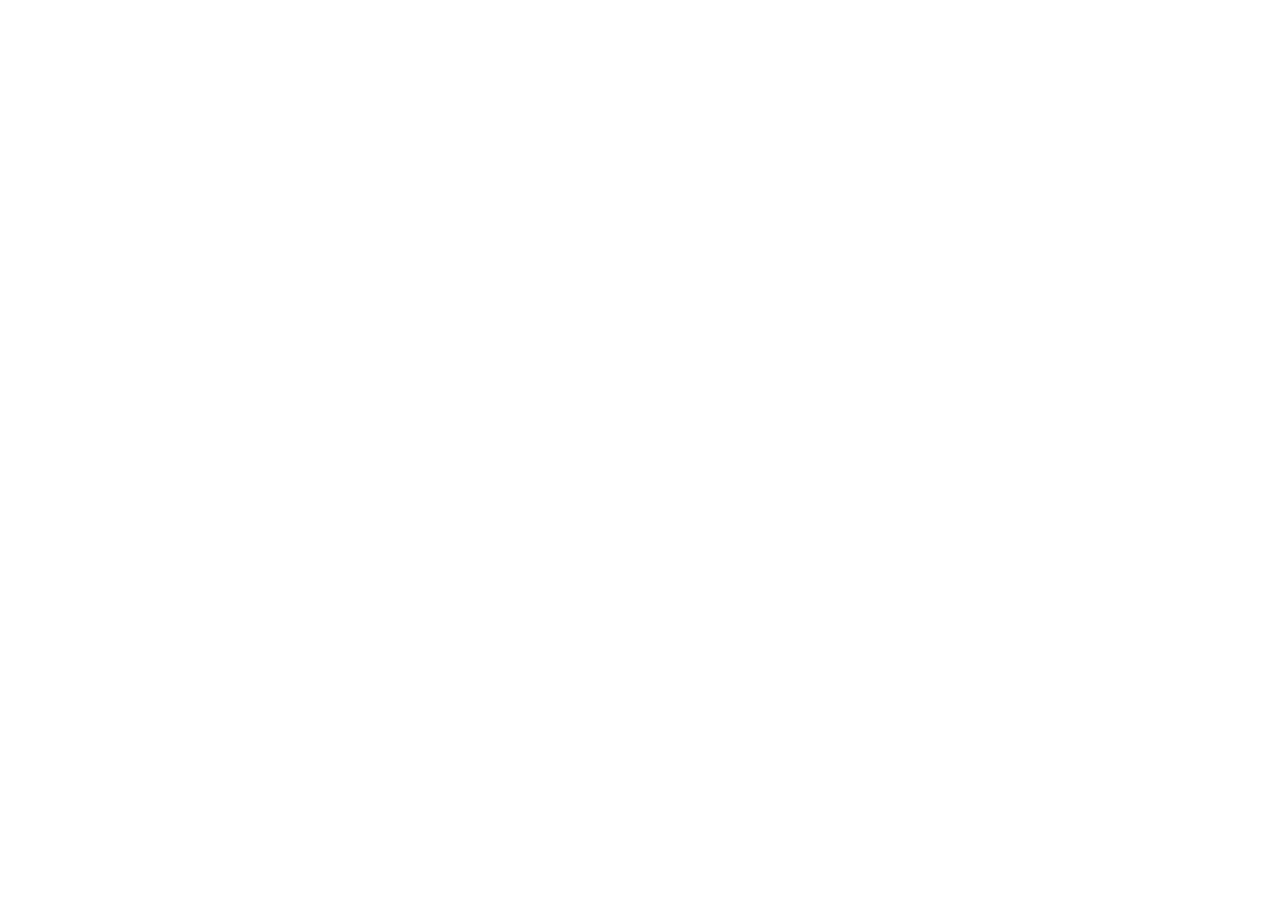
==== Dice_Roll_Simulator/index.html @ 41540f6a "Just added a new project, I chose Dice roll since I want to explore using random and images in my pr" ====
<html lang="en">

<head>

    <meta charset="UTF-8">
    <meta name="viewport" content="width=device-width, initial-scale=1.0">

    <title>Dice Roll Simulator</title>

</head>

<body>


    


</body>

</html>
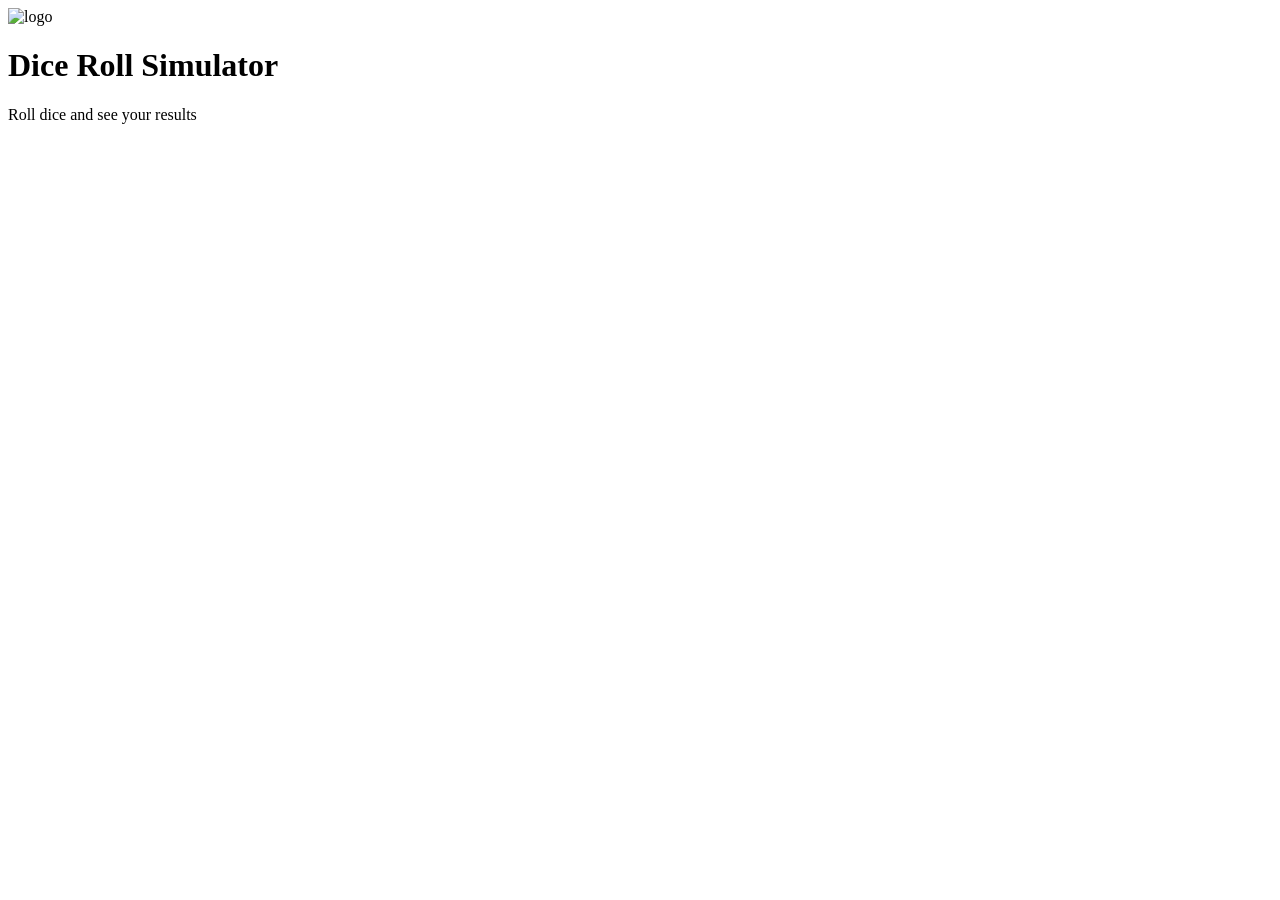
==== commit 364bb2a4: "Just figuring out the function of the program, note: in school rn" ====
--- a/Dice_Roll_Simulator/index.html
+++ b/Dice_Roll_Simulator/index.html
@@ -11,9 +11,21 @@
 
 <body>
 
+    <div>
 
-    
+        <div>
+            <img src="" alt="logo">
+            <h1>Dice Roll Simulator</h1>
+            <p>Roll dice and see your results</p>
 
+            <div>
+
+            </div>
+        </div>
+
+    </div>    
+
+    <script src="script.js"></script>
 
 </body>
 
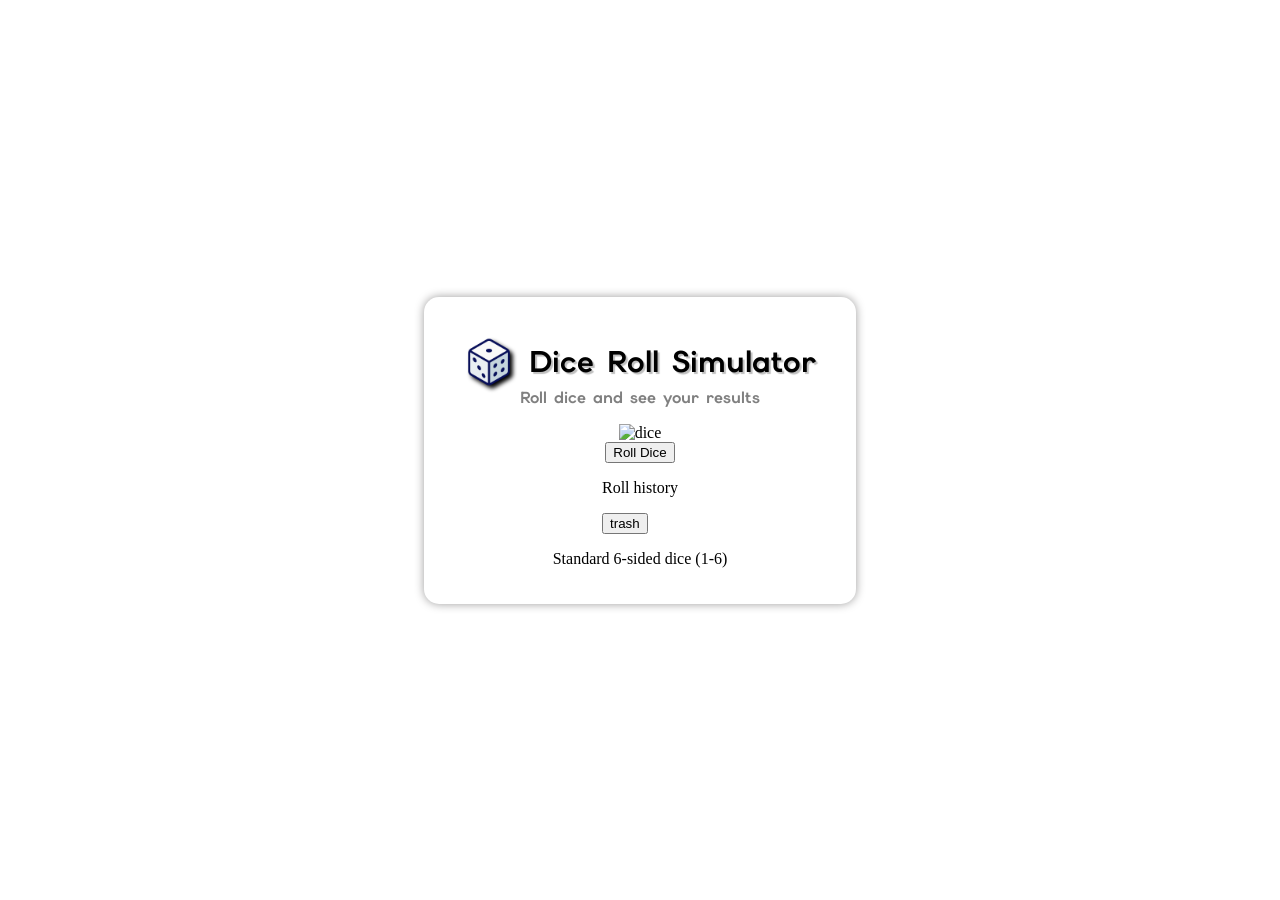
==== commit fc081ed1: "Been busy since its already finals I figure out the function of the dice, and currently added a few " ====
--- a/Dice_Roll_Simulator/index.html
+++ b/Dice_Roll_Simulator/index.html
@@ -7,23 +7,52 @@
 
     <title>Dice Roll Simulator</title>
 
+    <link rel="stylesheet" href="design.css">
+
 </head>
 
 <body>
 
-    <div>
+    <div class="mainFrame">
+            
+        <div class="titleFrame">
+            
+            <img class="dicePic" src="dice.png" alt="logo">
+            <p class="titleText">Dice Roll Simulator</p>
 
-        <div>
-            <img src="" alt="logo">
-            <h1>Dice Roll Simulator</h1>
-            <p>Roll dice and see your results</p>
+        </div>
+            
+            <p class="desriptionText">Roll dice and see your results</p>
 
             <div>
 
+                <img src="" alt="dice">
+
             </div>
-        </div>
 
-    </div>    
+            <div>
+
+                <button>Roll Dice</button>
+
+            </div>
+
+            <div>
+
+                <p>Roll history</p>
+                <button><img src="" alt="">trash</button>
+
+
+            </div>
+
+            <div>
+
+                <img src="" alt="">
+                <p>Standard 6-sided dice (1-6)</p>
+
+            </div>
+
+
+        </div>   
 
     <script src="script.js"></script>
 
--- a/Dice_Roll_Simulator/design.css
+++ b/Dice_Roll_Simulator/design.css
@@ -0,0 +1,66 @@
+@font-face {
+    font-family: "ElmsSans";
+    src: url("/Dice_Roll_Simulator/font/ElmsSans-VariableFont_wght.ttf");
+}
+
+body {
+
+    display: flex;
+    justify-content: center;
+    align-items: center;
+    
+
+}
+
+.mainFrame{
+
+    display: flex;
+    flex-direction: column;
+    align-items: center; 
+
+    border-radius: 15px;
+    box-shadow: 0px 0px 10px rgb(157, 156, 156);
+    padding: 20px;
+
+
+
+}
+
+.titleFrame{
+
+    display: flex;
+    flex-direction: row;
+    justify-content: space-between;
+    align-items: center;   
+    gap: 5px;
+    font-family: ElmsSans;
+    font-size: 30px;
+    font-weight: bolder;
+    gap: 15px;
+    height: 50px;
+    margin-top: 20px;
+    margin-left: 20px;
+    margin-right: 20px;
+
+}
+
+.dicePic{
+
+    width: 50px;
+    filter: drop-shadow(3px 3px 2px black);
+}
+
+.titleText{
+
+    text-shadow: 2px 2px 1px rgb(191, 191, 191);
+
+}
+
+.desriptionText{
+
+    margin-top: 0px;
+    color: gray;
+    font-family: ElmsSans;
+    font-weight: bold;
+
+}
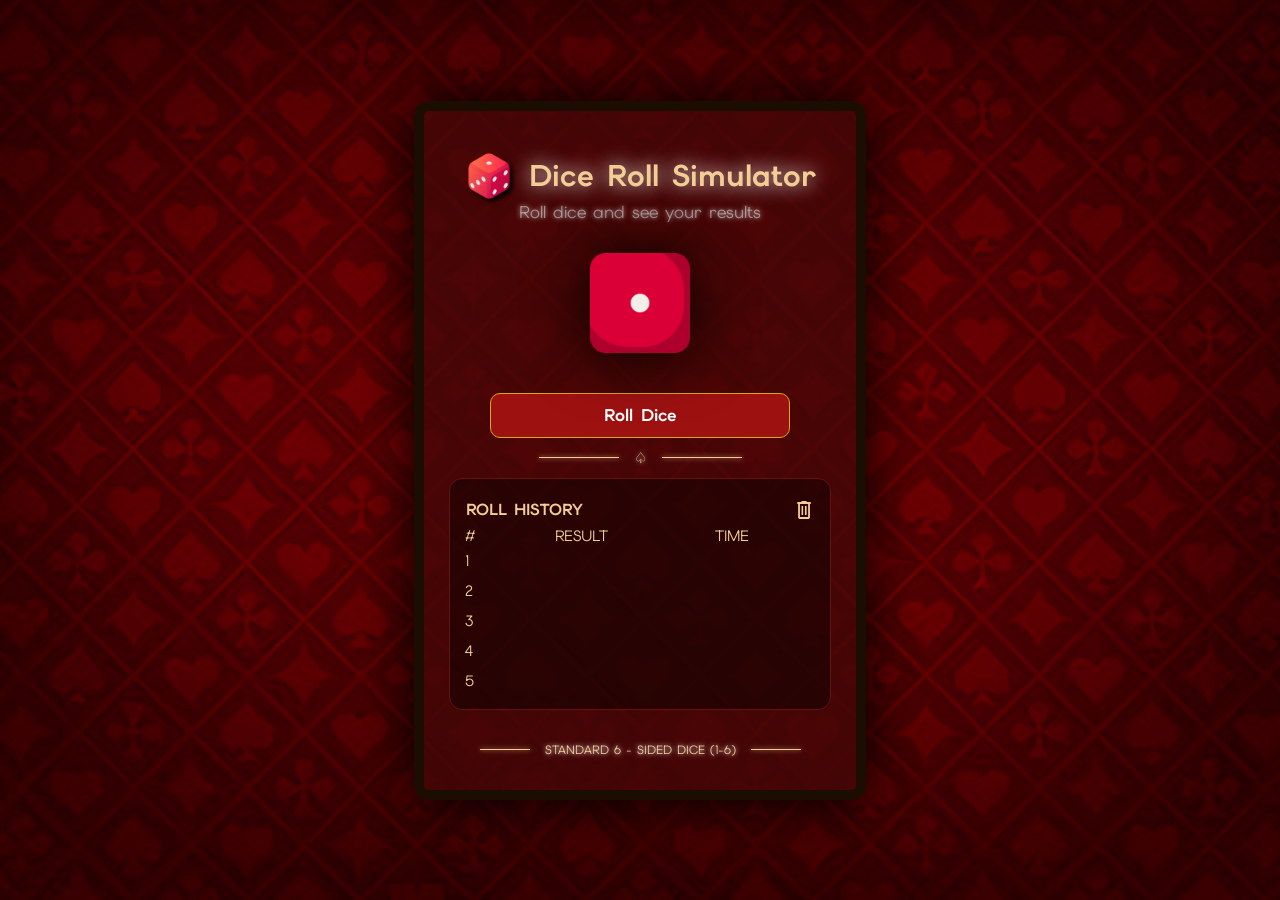
==== commit b72da9e5: "I finished the Dice roll Simulator, just finished 1st year college I'll focus this time to code and " ====
--- a/Dice_Roll_Simulator/index.html
+++ b/Dice_Roll_Simulator/index.html
@@ -17,42 +17,125 @@
             
         <div class="titleFrame">
             
-            <img class="dicePic" src="dice.png" alt="logo">
+            <img class="dicePic" src="img/dice.png" alt="logo">
             <p class="titleText">Dice Roll Simulator</p>
 
         </div>
             
-            <p class="desriptionText">Roll dice and see your results</p>
+        <p class="desriptionText">Roll dice and see your results</p>
 
-            <div>
+        <div>
 
-                <img src="" alt="dice">
+            <img id="currectDie" class="RollPic" src="img/1.png" alt="dice">
+
+        </div>
+
+        <div>
+
+            <button id="button" class="diceButton">Roll Dice</button>
+
+        </div>
+
+        <div class="lineDescription">
+
+            <img src="" alt="">
+            <p class="spade">♤</p>
+
+        </div>
+
+        <div class="historyContainer" >
+
+            <div class="historyTitleContainer">
+
+                <p class="historyTitle">ROLL HISTORY</p>
+                <button id="trashButton" class="trashButton">
+                    <img src="img/trash.png" alt="Delete">
+                </button>
 
             </div>
 
-            <div>
+            <div class="history">
 
-                <button>Roll Dice</button>
+                <div class="historyHeader">
+                    <span>#</span>
+                    <span>RESULT</span>
+                    <span>TIME</span>
+                </div>
+
+                <div id="history-list">
+
+                    <div class="historyRow">
+                        <span>1</span>
+
+                        <div class="result">
+                            <img id="picResult1" class="dicePicHistory">
+                            <span id="numResult1"></span>
+                        </div>
+
+                        <span id="time1"></span>
+                    </div>
+
+                    <div class="historyRow">
+                        <span>2</span>
+
+                        <div class="result">
+                            <img id="picResult2" class="dicePicHistory">
+                            <span id="numResult2"></span>
+                        </div>
+
+                        <span id="time2"></span>
+                    </div>
+
+                    <div class="historyRow">
+                        <span>3</span>
+
+                        <div class="result">
+                            <img id="picResult3" class="dicePicHistory">
+                            <span id="numResult3"></span>
+                        </div>
+
+                        <span id="time3"></span>
+                    </div>
+
+                    <div class="historyRow">
+                        <span>4</span>
+
+                        <div class="result">
+                            <img id="picResult4" class="dicePicHistory">
+                            <span id="numResult4"></span>
+                        </div>
+
+                        <span id="time4"></span>
+                    </div>
+
+                    <div class="historyRow">
+                        <span>5</span>
+
+                        <div class="result">
+                            <img id="picResult5" class="dicePicHistory">
+                            <span id="numResult5"></span>
+                        </div>
+
+                        <span id="time5"></span>
+                    </div>
+
+                </div>
 
             </div>
+        
+        </div>
 
-            <div>
+        
 
-                <p>Roll history</p>
-                <button><img src="" alt="">trash</button>
+        <div class="lineDescription">
+
+            <img src="" alt="">
+            <p class="endDescription">STANDARD 6 - SIDED DICE (1-6)</p>
+
+        </div>
 
 
-            </div>
-
-            <div>
-
-                <img src="" alt="">
-                <p>Standard 6-sided dice (1-6)</p>
-
-            </div>
-
-
-        </div>   
+    </div>   
 
     <script src="script.js"></script>
 
--- a/Dice_Roll_Simulator/design.css
+++ b/Dice_Roll_Simulator/design.css
@@ -5,12 +5,19 @@
 
 body {
 
+    background-image: url("img/casino.png");
+    background-size: cover;        /* makes it fit screen */
+    background-repeat: no-repeat;  /* no repeating */
+    background-position: center;  /* center the image */
+
     display: flex;
     justify-content: center;
     align-items: center;
-    
-
-}
+    padding: 20px;
+    
+
+}
+
 
 .mainFrame{
 
@@ -18,9 +25,11 @@
     flex-direction: column;
     align-items: center; 
 
+    background-color: rgba(68, 7, 7, 0.767);
     border-radius: 15px;
-    box-shadow: 0px 0px 10px rgb(157, 156, 156);
+    box-shadow: 0px 0px 50px rgb(0, 0, 0);
     padding: 20px;
+    border: 10px solid rgb(27, 13, 2) ;
 
 
 
@@ -28,6 +37,7 @@
 
 .titleFrame{
 
+    color: #f4cd95;
     display: flex;
     flex-direction: row;
     justify-content: space-between;
@@ -35,32 +45,243 @@
     gap: 5px;
     font-family: ElmsSans;
     font-size: 30px;
-    font-weight: bolder;
+    font-weight: bold;
     gap: 15px;
     height: 50px;
     margin-top: 20px;
     margin-left: 20px;
     margin-right: 20px;
+    
 
 }
 
 .dicePic{
 
     width: 50px;
-    filter: drop-shadow(3px 3px 2px black);
+    filter: drop-shadow(3px 3px 2px rgb(0, 0, 0));
 }
 
 .titleText{
 
-    text-shadow: 2px 2px 1px rgb(191, 191, 191);
+    text-shadow: 0 0 20px #fff;
 
 }
 
 .desriptionText{
 
     margin-top: 0px;
-    color: gray;
-    font-family: ElmsSans;
+    margin-bottom: 30px;
+    color: #f1eeea85;
+    font-family: ElmsSans;
+    font-size: 17px;
+    font-weight: 100px;
+    text-shadow: 0 0 5px #c3c1c1;
+
+}
+
+.RollPic{
+
+    width: 100px;
+    filter: drop-shadow(0px 0px 30px rgb(3, 0, 0));
+    margin-bottom: 20px;
+    
+}
+
+.RollPic.rolling {
+    animation: roll 0.5s ease;
+}
+
+@keyframes roll {
+    0% { transform: rotate(0deg); }
+    100% { transform: rotate(1440deg); }
+}
+
+.diceButton{
+
+    margin-top: 20px;
+    margin-bottom: 5px;
+
+    color: white;
+    background-color: rgb(158, 17, 17);
+    border: 1px solid goldenrod;
+    font-family: ElmsSans;
+    font-size: 17px;
     font-weight: bold;
-
-}+    border-radius: 10px;
+    height: 45px;
+    width: 300px;
+
+}
+
+.diceButton:hover{
+    background-color: rgb(184, 24, 24);
+    border-color: gold;
+    box-shadow: 0 8px 18px rgba(0,0,0,0.35);
+    transform: translateY(-2px);
+}
+
+.diceButton:active{
+    background-color: rgb(130, 12, 12);
+    transform: translateY(1px);
+    box-shadow: 0 3px 8px rgba(0,0,0,0.25);
+}
+
+.spade{
+
+    display: flex;
+    align-items: center;
+    gap: 15px;
+    height: 0px;
+
+    color: #f4cd95;
+    text-shadow: 0 0 5px #fff;
+    font-family: ElmsSans;
+    font-size: 15px;
+
+}
+
+.spade::before,
+.spade::after {
+    content: "";
+    width: 80px;
+    height: 1px;
+    background: #f4cd95;
+    box-shadow: 0 0 5px #f4cd95;
+}
+
+.historyContainer{
+
+    background-color: rgba(0, 0, 0, 0.426)
+    ;
+    width: 350px;
+    height: 200px;
+    padding: 15px;
+    margin-top: 5px;
+    margin-bottom: 20px;
+    border: 1px solid rgb(99, 17, 17);
+    border-radius: 13px;
+
+}
+
+.historyTitleContainer{
+
+    display: flex;
+    flex-direction: row;
+    justify-content: space-between;
+    align-items: center;
+
+    height: 30px;
+    width: 350px;
+    border: 1px solid rgba(255, 255, 255, 0);
+
+}
+
+.historyTitle{
+
+    color: #f4cd95;
+    font-family: ElmsSans;
+    font-weight: bold;
+
+    
+
+}
+
+.trashButton{
+
+    background: none;
+    border: none;
+    padding: 2px;
+    cursor: pointer;
+    border-radius: 10px;
+    transition: background-color 0.2s ease, transform 0.2s ease;
+
+}
+
+.trashButton img {
+    width: 20px;
+    height: 24px;
+    display: block;
+}
+
+.trashButton:hover {
+    background-color: rgba(255, 0, 0, 0.1);
+    transform: scale(1.1);
+}
+
+.trashButton:active {
+    transform: scale(0.95);
+}
+
+.historyHeader{
+
+    display: grid;
+    grid-template-columns: 90px 1fr 100px;
+    align-items: center;
+    color: #f4cd95;
+    font-family: ElmsSans;
+    font-size: 15px;
+
+}
+
+.historyRow{
+    display: grid;
+    grid-template-columns: 30px  1fr 106px;
+    align-items: center;
+    color: #f4cd95;
+    font-family: ElmsSans;
+    font-size: 15px;
+    height: 30px;
+}
+
+.result{
+
+    display: flex;
+    width: 90px;
+    flex-direction: row;
+    justify-content: space-between;
+    align-items: center;
+
+
+}
+
+.dicePicHistory{
+
+    width: 27px;
+
+}
+
+
+
+
+
+
+.lineDescription{
+
+    display: flex;
+    flex-direction: column;
+    align-items: center;
+
+}
+
+.endDescription{
+
+    display: flex;
+    align-items: center;
+    gap: 15px;
+
+    color: #f4cd95;
+    text-shadow: 0 0 5px #fff;
+    font-family: ElmsSans;
+    font-size: 12px;
+
+}
+
+.endDescription::before,
+.endDescription::after {
+    content: "";
+    width: 50px;
+    height: 1px;
+    background: #f4cd95;
+    box-shadow: 0 0 5px #f4cd95;
+}
+
